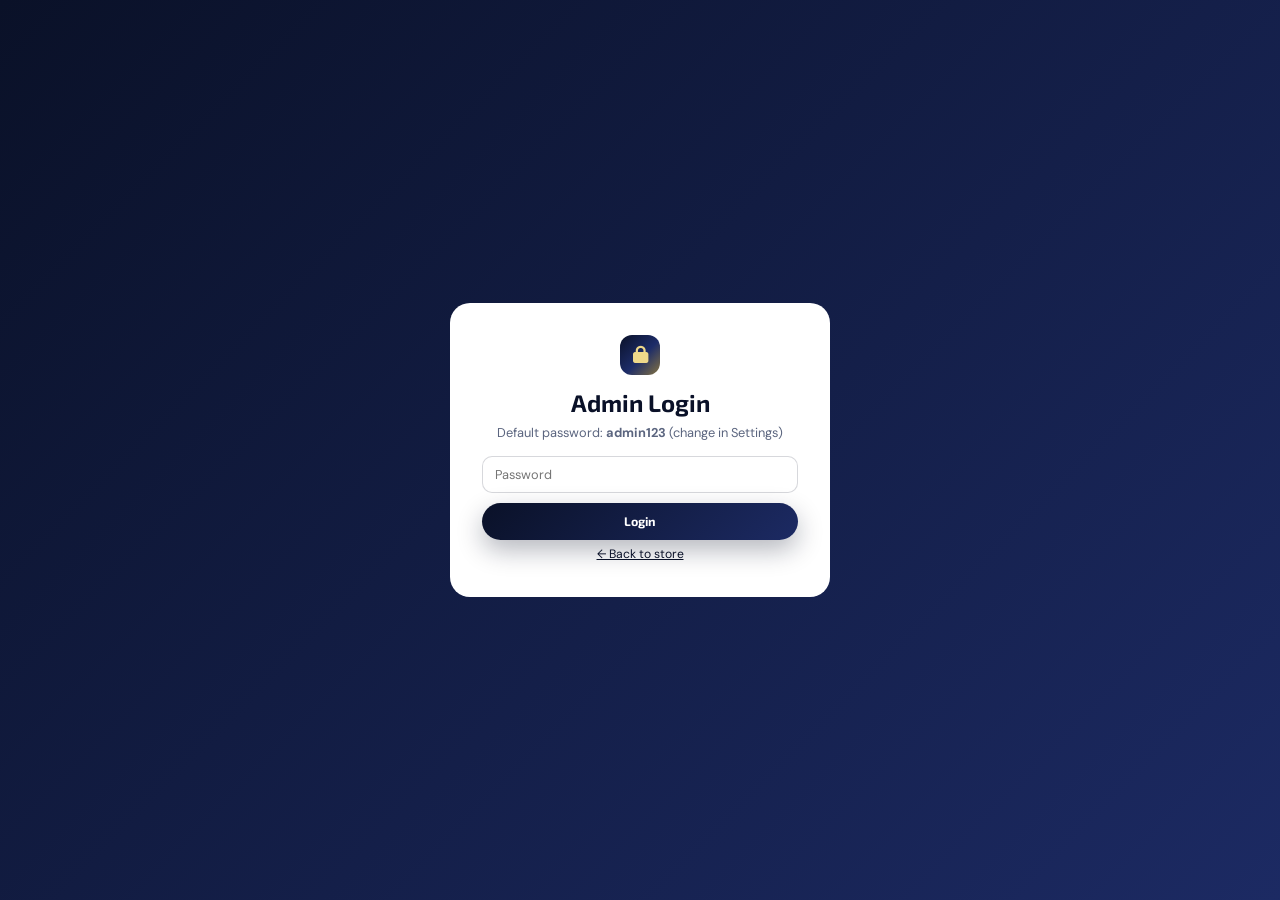
==== admin.html @ 06591313 "Add files via upload" ====
<!DOCTYPE html>
<html lang="en">
<head>
<meta charset="UTF-8"><meta name="viewport" content="width=device-width, initial-scale=1.0">
<title>Store Admin — Bharat Store</title>
<link href="https://fonts.googleapis.com/css2?family=Exo+2:wght@600;700;800&family=DM+Sans:wght@400;500;600;700&display=swap" rel="stylesheet">
<link rel="stylesheet" href="https://cdnjs.cloudflare.com/ajax/libs/font-awesome/6.5.1/css/all.min.css">
<link rel="stylesheet" href="store.css">
</head>
<body>
<div id="lock" style="min-height:100vh;display:flex;align-items:center;justify-content:center;padding:1rem;background:linear-gradient(135deg,#0a1128,#1c2a63)">
<div style="background:#fff;border-radius:20px;padding:2rem;max-width:380px;width:100%;text-align:center"><div class="brand-mark" style="margin:0 auto .6rem"><i class="fas fa-lock"></i></div>
<h2 style="font-family:var(--font-h)">Admin Login</h2><p style="color:var(--muted);font-size:.8rem">Default password: <b>admin123</b> (change in Settings)</p>
<input id="pass" type="password" class="inp" style="width:100%;margin-top:.8rem" placeholder="Password"><button class="btn btn-navy" id="login" style="width:100%;margin-top:.6rem">Login</button>
<p><a href="onlinestore.html" style="font-size:.76rem">← Back to store</a></p></div></div>
<div id="app" class="adm" style="display:none">
<nav class="side"><h2>🏪 <span id="aname">Bharat Store</span></h2><div style="font-size:.68rem;letter-spacing:1px;opacity:.7">ADMIN PANEL</div>
<a data-t="dash" class="on"><i class="fas fa-chart-line"></i> Dashboard</a>
<a data-t="products"><i class="fas fa-box"></i> Products</a>
<a data-t="cats"><i class="fas fa-tags"></i> Categories</a>
<a data-t="orders"><i class="fas fa-receipt"></i> Orders</a>
<a data-t="coupons"><i class="fas fa-ticket-alt"></i> Coupons</a>
<a data-t="settings"><i class="fas fa-cog"></i> Settings</a>
<a data-t="data"><i class="fas fa-database"></i> Backup</a>
<div style="margin-top:1rem;display:flex;gap:.4rem;flex-wrap:wrap"><a href="onlinestore.html" style="font-size:.74rem">🛒 View store</a><a id="logout" style="font-size:.74rem">Logout</a></div></nav>
<main class="main"><div id="view"></div></main>
</div>
<div class="overlay" id="ovl"></div>
<div class="modal" id="modal"><div class="mbox" style="grid-template-columns:1fr"><div style="text-align:right;padding:.6rem .8rem 0"><button class="hbtn" id="mclose">✕</button></div><div id="mbody" class="form" style="padding:0 1.4rem 1.4rem"></div></div></div>
<div class="toast" id="toast"></div>
<script src="store-db.js"></script>
<script src="store-admin.js"></script>
</body>
</html>
---- store.css ----
/* Bharat Store — shared light theme */
*{margin:0;padding:0;box-sizing:border-box}
:root{--paper:#f7f8fc;--card:#fff;--ink:#0a1128;--muted:#5b657f;--line:rgba(10,17,40,.09);--line2:rgba(10,17,40,.16);--gold:#c9a227;--gold2:#eed88a;--blue:#2563eb;--green:#0b5e2f;--green2:#12934c;--red:#dc2626;--r:18px;--shadow:0 18px 50px rgba(10,17,40,.10);--shadow-lg:0 30px 80px rgba(10,17,40,.16);--font-d:'DM Sans',system-ui,sans-serif;--font-h:'Exo 2',system-ui,sans-serif}
html{scroll-behavior:smooth}body{font-family:var(--font-d);background:var(--paper);color:var(--ink);line-height:1.6;-webkit-font-smoothing:antialiased}
img{max-width:100%;display:block}.wrap{max-width:1240px;margin:0 auto;padding:0 1.2rem}
a{color:inherit}.topbar{background:linear-gradient(90deg,#0a1128,#16224f 40%,#0a1128);color:#e9eaf2;font-size:.74rem;text-align:center;padding:.5rem 1rem}.topbar b{color:var(--gold2)}
header.site{position:sticky;top:0;z-index:50;background:rgba(255,255,255,.9);backdrop-filter:blur(18px);border-bottom:1px solid var(--line)}
.nav{display:flex;align-items:center;gap:.8rem;padding:.7rem 0}.brand{display:flex;align-items:center;gap:10px;text-decoration:none;margin-right:auto}.brand-mark{width:40px;height:40px;border-radius:12px;background:linear-gradient(135deg,#0a1128,#1d2c68 55%,#c9a227 130%);display:flex;align-items:center;justify-content:center;color:var(--gold2);font-size:1.1rem}.brand-name{font-family:var(--font-h);font-weight:800;font-size:.9rem;line-height:1.1}.brand-name small{display:block;font-weight:400;font-size:.6rem;letter-spacing:2px;color:#8a6d14}
.search{flex:1;max-width:420px;display:flex;align-items:center;gap:8px;background:#fff;border:1px solid var(--line2);border-radius:99px;padding:8px 14px}.search input{border:none;outline:none;background:transparent;width:100%;font-size:.82rem;font-family:inherit}
.hbtn{position:relative;border:1px solid var(--line2);background:#fff;border-radius:12px;padding:9px 12px;cursor:pointer;font-size:1rem;transition:.2s;text-decoration:none;display:inline-flex;align-items:center;gap:6px}.hbtn:hover{border-color:var(--ink);transform:translateY(-1px)}.hbtn .n{position:absolute;top:-8px;right:-8px;background:#0a1128;color:var(--gold2);font-size:.62rem;font-weight:700;min-width:20px;height:20px;border-radius:99px;display:flex;align-items:center;justify-content:center;padding:0 5px}
.btn{display:inline-flex;align-items:center;justify-content:center;gap:8px;padding:11px 22px;border-radius:99px;font-family:var(--font-h);font-weight:700;font-size:.78rem;text-decoration:none;border:none;cursor:pointer;transition:.25s;white-space:nowrap}.btn-sm{padding:8px 15px;font-size:.7rem}.btn-navy{background:linear-gradient(135deg,#0a1128,#1c2a63);color:#fff;box-shadow:0 10px 26px rgba(10,17,40,.3)}.btn-navy:hover{transform:translateY(-2px)}.btn-gold{background:linear-gradient(135deg,#a8841c,#e9cf6e 55%,#c9a227);color:#231a02}.btn-gold:hover{transform:translateY(-2px)}.btn-green{background:linear-gradient(135deg,#0b5e2f,#12934c);color:#fff}.btn-ghost{background:#fff;border:1px solid var(--line2);color:var(--ink)}.btn-ghost:hover{border-color:var(--ink)}.btn:disabled{opacity:.5;cursor:not-allowed;transform:none}
.hero{background:linear-gradient(135deg,#0a1128 0%,#1c2a63 55%,#3a2c05 100%);color:#fff;border-radius:26px;margin:1.2rem 0;padding:2.6rem 2rem;position:relative;overflow:hidden}.hero::after{content:'';position:absolute;width:520px;height:520px;background:radial-gradient(circle,rgba(201,162,39,.28),transparent 65%);top:-180px;right:-120px}.hero h1{font-family:var(--font-h);font-size:clamp(1.6rem,3.4vw,2.6rem);line-height:1.1;letter-spacing:-.5px;max-width:640px}.hero p{color:#c6cbe2;max-width:560px;margin:.6rem 0 1.2rem;font-size:.9rem}.hero-cta{display:flex;gap:.6rem;flex-wrap:wrap;position:relative;z-index:1}
.slider{position:relative;margin:1.1rem 0 0;border-radius:22px;overflow:hidden;background:transparent}.slides{display:flex;transition:transform .5s ease}.slide{min-width:100%;position:relative}.slide img{width:100%;height:clamp(160px,32vw,360px);object-fit:cover;display:block;border-radius:22px}.sarrow{position:absolute;top:50%;transform:translateY(-50%);width:38px;height:38px;border-radius:50%;border:none;background:rgba(10,17,40,.55);color:#fff;font-size:1rem;cursor:pointer;z-index:2}.sarrow:hover{background:#0a1128}.sarrow.l{left:12px}.sarrow.r{right:12px}.sdots{position:absolute;bottom:12px;left:0;right:0;display:flex;gap:6px;justify-content:center}.sdots i{width:8px;height:8px;border-radius:99px;background:rgba(255,255,255,.55);cursor:pointer;transition:.2s}.sdots i.on{width:26px;background:#fff}
.chips{display:flex;gap:.5rem;flex-wrap:wrap;margin:1rem 0}.chip{display:inline-flex;align-items:center;gap:7px;padding:8px 16px;border-radius:99px;background:#fff;border:1px solid var(--line2);font-size:.76rem;font-weight:700;cursor:pointer;transition:.2s}.chip:hover{border-color:var(--gold)}.chip.on{background:#0a1128;color:var(--gold2);border-color:#0a1128}
.toolbar{display:flex;gap:.6rem;align-items:center;flex-wrap:wrap;margin-bottom:1rem}.toolbar select,.toolbar input{background:#fff;border:1px solid var(--line2);border-radius:10px;padding:9px 12px;font-size:.78rem;font-family:inherit}
.grid{display:grid;grid-template-columns:repeat(4,1fr);gap:1rem;padding-bottom:2rem}.card{background:#fff;border:1px solid var(--line);border-radius:var(--r);overflow:hidden;display:flex;flex-direction:column;transition:.28s;position:relative}.card:hover{transform:translateY(-5px);box-shadow:var(--shadow-lg);border-color:rgba(201,162,39,.5)}.card .im{aspect-ratio:1;overflow:hidden;background:#eef0f7;position:relative;cursor:pointer}.card .im img{width:100%;height:100%;object-fit:cover;transition:.4s}.card:hover .im img{transform:scale(1.06)}.badge{position:absolute;top:10px;left:10px;background:#0a1128;color:var(--gold2);font-size:.6rem;font-weight:800;letter-spacing:1px;padding:5px 10px;border-radius:99px}.badge.sale{background:var(--red);color:#fff}.dtype{position:absolute;top:10px;right:10px;background:rgba(255,255,255,.92);font-size:.6rem;font-weight:800;letter-spacing:.6px;padding:5px 10px;border-radius:99px;border:1px solid var(--line2)}.card .bd{padding:.9rem;display:flex;flex-direction:column;gap:.3rem;flex:1}.card .cat{font-size:.62rem;font-weight:800;letter-spacing:1.2px;text-transform:uppercase;color:var(--blue)}.card h3{font-family:var(--font-h);font-size:.88rem;line-height:1.3;cursor:pointer}.card h3:hover{text-decoration:underline}.stars{color:#d99a06;font-size:.68rem;letter-spacing:1px}.stars span{color:var(--muted);letter-spacing:0}.price{font-family:var(--font-h);font-weight:800;font-size:1rem;color:var(--green)}.price s{color:var(--muted);font-weight:400;font-size:.75rem;margin-left:6px}.card .row{display:flex;gap:.4rem;margin-top:.5rem}.card .row .btn{flex:1}
.drawer{position:fixed;top:0;right:-420px;width:400px;max-width:94vw;height:100vh;background:#fff;z-index:200;transition:right .3s;box-shadow:var(--shadow-lg);display:flex;flex-direction:column}.drawer.open{right:0}.drawer head,.dhead{display:flex;align-items:center;justify-content:space-between;padding:1.1rem 1.2rem;border-bottom:1px solid var(--line)}.ditems{flex:1;overflow:auto;padding:1rem}.ditem{display:flex;gap:.7rem;border:1px solid var(--line);border-radius:14px;padding:.6rem;margin-bottom:.6rem}.ditem img{width:64px;height:64px;border-radius:10px;object-fit:cover}.qty{display:flex;align-items:center;gap:8px;margin-top:6px}.qty button{width:26px;height:26px;border-radius:8px;border:1px solid var(--line2);background:#fff;cursor:pointer;font-weight:800}.dfoot{border-top:1px solid var(--line);padding:1rem 1.2rem}.dfoot .line{display:flex;justify-content:space-between;font-size:.8rem;color:var(--muted);margin-bottom:4px}.dfoot .total{display:flex;justify-content:space-between;font-family:var(--font-h);font-weight:800;font-size:1.05rem;margin:.5rem 0}.overlay{position:fixed;inset:0;background:rgba(10,17,40,.5);z-index:150;opacity:0;visibility:hidden;transition:.3s}.overlay.show{opacity:1;visibility:visible}
.modal{position:fixed;inset:0;z-index:210;display:flex;align-items:center;justify-content:center;padding:1rem;opacity:0;visibility:hidden;transition:.25s}.modal.show{opacity:1;visibility:visible}.mbox{background:#fff;border-radius:22px;max-width:880px;width:100%;max-height:90vh;overflow:auto;display:grid;grid-template-columns:1fr 1fr}.mbox .mi{background:#f1f3fa;min-height:320px}.mbox .mi img{width:100%;height:100%;object-fit:cover;max-height:480px}.mbox .mt{padding:1.6rem}.thumbs{display:flex;gap:.4rem;margin-top:.6rem;flex-wrap:wrap}.thumbs img{width:56px;height:56px;border-radius:10px;object-fit:cover;cursor:pointer;border:2px solid transparent}.thumbs img.on{border-color:var(--gold)}
.zoomable{cursor:zoom-in;position:relative}.zoom-hint{position:absolute;bottom:10px;right:10px;background:rgba(10,17,40,.65);color:#fff;font-size:.66rem;font-weight:700;padding:5px 11px;border-radius:99px;pointer-events:none}
.lightbox{position:fixed;inset:0;z-index:300;background:rgba(5,8,20,.94);display:flex;align-items:center;justify-content:center;opacity:0;visibility:hidden;transition:.25s}.lightbox.show{opacity:1;visibility:visible}.lb-stage{width:100vw;height:100vh;display:flex;align-items:center;justify-content:center;overflow:hidden;touch-action:none}.lb-stage img{max-width:92vw;max-height:84vh;object-fit:contain;user-select:none;-webkit-user-drag:none;cursor:grab;transition:transform .12s ease-out}.lb-stage img.grabbing{cursor:grabbing}.lb-x{position:absolute;top:14px;right:16px;width:42px;height:42px;border-radius:50%;border:1px solid rgba(255,255,255,.35);background:rgba(255,255,255,.1);color:#fff;font-size:1rem;cursor:pointer;z-index:2}.lb-x:hover{background:rgba(255,255,255,.25)}.lb-arrow{position:absolute;top:50%;transform:translateY(-50%);width:46px;height:46px;border-radius:50%;border:1px solid rgba(255,255,255,.3);background:rgba(255,255,255,.1);color:#fff;font-size:1.5rem;cursor:pointer;z-index:2}.lb-arrow:hover{background:rgba(255,255,255,.25)}.lb-arrow.l{left:14px}.lb-arrow.r{right:14px}.lb-bar{position:absolute;bottom:14px;left:0;right:0;display:flex;align-items:center;justify-content:center;gap:12px;color:#fff;font-size:.78rem}.lb-tools{display:flex;gap:6px}.lb-tools button{width:34px;height:34px;border-radius:10px;border:1px solid rgba(255,255,255,.3);background:rgba(255,255,255,.1);color:#fff;font-size:1rem;cursor:pointer}.lb-tools button:hover{background:rgba(255,255,255,.25)}.lb-hint{font-size:.66rem;opacity:.65}
.form label{display:block;font-size:.72rem;font-weight:700;margin:.7rem 0 .3rem;letter-spacing:.3px}.form input,.form select,.form textarea{width:100%;border:1px solid var(--line2);border-radius:10px;padding:10px 12px;font-size:.82rem;font-family:inherit;background:#fff}.form textarea{min-height:90px;resize:vertical}.toast{position:fixed;bottom:20px;left:50%;transform:translateX(-50%) translateY(20px);background:#0a1128;color:#fff;padding:.7rem 1.3rem;border-radius:99px;font-size:.8rem;z-index:400;opacity:0;transition:.3s;pointer-events:none;max-width:90vw;text-align:center}.toast.show{opacity:1;transform:translateX(-50%)}
footer.site{background:#0a1128;color:#aab1cc;margin-top:2rem;padding:2rem 0 1.2rem}.foot-grid{display:grid;grid-template-columns:1.4fr 1fr 1fr;gap:1.5rem;margin-bottom:1.4rem}footer.site h4{color:#fff;font-size:.8rem;letter-spacing:1px;margin-bottom:.6rem}footer.site a{color:#aab1cc;text-decoration:none;font-size:.78rem;display:block;margin-bottom:.35rem}.sec{padding:1rem 0}.empty{text-align:center;padding:3rem 1rem;color:var(--muted)}.pill{display:inline-flex;align-items:center;gap:5px;background:#f1f3fa;border:1px solid var(--line);border-radius:99px;padding:4px 11px;font-size:.66rem;font-weight:600}
/* admin */
.adm{display:grid;grid-template-columns:230px 1fr;min-height:100vh}.side{background:#0a1128;color:#c6cbe2;padding:1.2rem .9rem;position:sticky;top:0;height:100vh}.side h2{color:#fff;font-family:var(--font-h);font-size:.95rem}.side a{display:flex;gap:10px;align-items:center;color:#c6cbe2;text-decoration:none;padding:.65rem .8rem;border-radius:12px;font-size:.82rem;margin-top:4px;cursor:pointer}.side a.on,.side a:hover{background:rgba(255,255,255,.1);color:#fff}.main{padding:1.4rem;max-width:1100px}.stat-grid{display:grid;grid-template-columns:repeat(4,1fr);gap:.8rem;margin:1rem 0}.stat{background:#fff;border:1px solid var(--line);border-radius:16px;padding:1rem}.stat b{font-family:var(--font-h);font-size:1.5rem;display:block}.stat small{color:var(--muted);font-size:.68rem;letter-spacing:1px;text-transform:uppercase;font-weight:700}.tbl{width:100%;border-collapse:collapse;background:#fff;border-radius:14px;overflow:hidden;font-size:.78rem}.tbl th,.tbl td{padding:.6rem .7rem;border-bottom:1px solid var(--line);text-align:left;vertical-align:middle}.tbl th{background:#f4f6fd;font-size:.66rem;letter-spacing:1px;text-transform:uppercase}.tbl img{width:44px;height:44px;border-radius:9px;object-fit:cover}.inp{border:1px solid var(--line2);border-radius:10px;padding:9px 12px;font-size:.8rem;font-family:inherit;background:#fff}.tabs{display:flex;gap:.4rem;flex-wrap:wrap;margin:1rem 0}.tab{padding:8px 16px;border-radius:99px;background:#fff;border:1px solid var(--line2);font-size:.76rem;font-weight:700;cursor:pointer}.tab.on{background:#0a1128;color:var(--gold2);border-color:#0a1128}.pgrid{display:grid;grid-template-columns:repeat(auto-fill,minmax(150px,1fr));gap:.6rem}.pimg{position:relative;border-radius:12px;overflow:hidden;border:2px solid var(--line)}.pimg img{width:100%;height:120px;object-fit:cover}.pimg button{position:absolute;top:6px;right:6px;background:rgba(0,0,0,.65);color:#fff;border:none;border-radius:8px;padding:3px 8px;cursor:pointer;font-size:.7rem}.pimg .star{left:6px;right:auto}
@media(max-width:1000px){.grid{grid-template-columns:repeat(3,1fr)}.mbox{grid-template-columns:1fr}.adm{grid-template-columns:1fr}.side{position:static;height:auto}.stat-grid{grid-template-columns:repeat(2,1fr)}.search{display:none}}
@media(max-width:640px){.grid{grid-template-columns:repeat(2,1fr)}.foot-grid{grid-template-columns:1fr}.hero{padding:1.8rem 1.2rem}.drawer{width:100vw}}
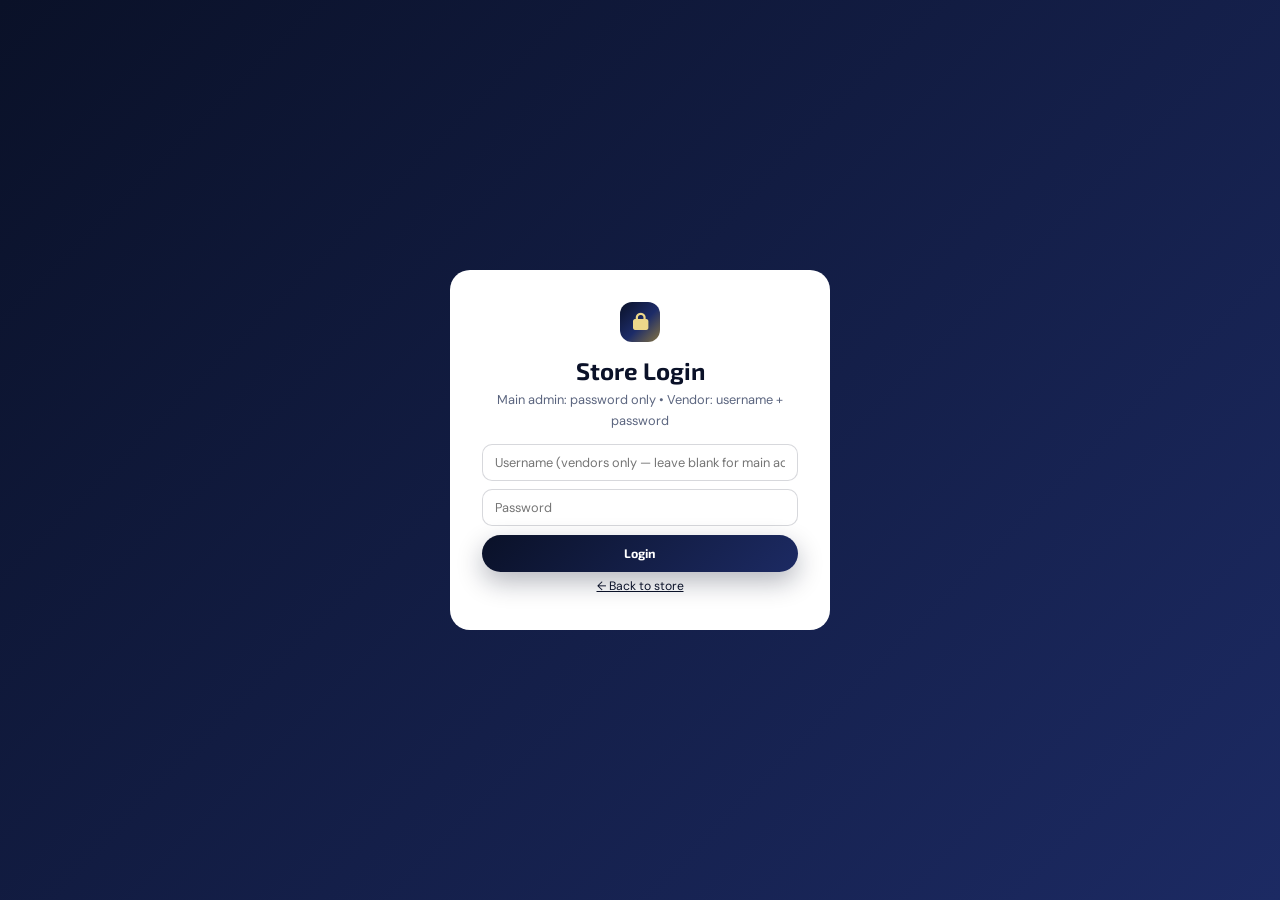
==== commit bdc6070c: "Add files via upload" ====
--- a/admin.html
+++ b/admin.html
@@ -10,19 +10,21 @@
 <body>
 <div id="lock" style="min-height:100vh;display:flex;align-items:center;justify-content:center;padding:1rem;background:linear-gradient(135deg,#0a1128,#1c2a63)">
 <div style="background:#fff;border-radius:20px;padding:2rem;max-width:380px;width:100%;text-align:center"><div class="brand-mark" style="margin:0 auto .6rem"><i class="fas fa-lock"></i></div>
-<h2 style="font-family:var(--font-h)">Admin Login</h2><p style="color:var(--muted);font-size:.8rem">Default password: <b>admin123</b> (change in Settings)</p>
-<input id="pass" type="password" class="inp" style="width:100%;margin-top:.8rem" placeholder="Password"><button class="btn btn-navy" id="login" style="width:100%;margin-top:.6rem">Login</button>
-<p><a href="onlinestore.html" style="font-size:.76rem">← Back to store</a></p></div></div>
+<h2 style="font-family:var(--font-h)">Store Login</h2><p style="color:var(--muted);font-size:.8rem">Main admin: password only • Vendor: username + password</p>
+<input id="user" class="inp" style="width:100%;margin-top:.8rem" placeholder="Username (vendors only — leave blank for main admin)" autocomplete="username">
+<input id="pass" type="password" class="inp" style="width:100%;margin-top:.5rem" placeholder="Password" autocomplete="current-password"><button class="btn btn-navy" id="login" style="width:100%;margin-top:.6rem">Login</button>
+<p><a href="index.html" style="font-size:.76rem">← Back to store</a></p></div></div>
 <div id="app" class="adm" style="display:none">
-<nav class="side"><h2>🏪 <span id="aname">Bharat Store</span></h2><div style="font-size:.68rem;letter-spacing:1px;opacity:.7">ADMIN PANEL</div>
+<nav class="side"><h2>🏪 <span id="aname">Bharat Store</span></h2><div style="font-size:.68rem;letter-spacing:1px;opacity:.7" id="roleTag">ADMIN PANEL</div>
 <a data-t="dash" class="on"><i class="fas fa-chart-line"></i> Dashboard</a>
 <a data-t="products"><i class="fas fa-box"></i> Products</a>
 <a data-t="cats"><i class="fas fa-tags"></i> Categories</a>
 <a data-t="orders"><i class="fas fa-receipt"></i> Orders</a>
-<a data-t="coupons"><i class="fas fa-ticket-alt"></i> Coupons</a>
-<a data-t="settings"><i class="fas fa-cog"></i> Settings</a>
-<a data-t="data"><i class="fas fa-database"></i> Backup</a>
-<div style="margin-top:1rem;display:flex;gap:.4rem;flex-wrap:wrap"><a href="onlinestore.html" style="font-size:.74rem">🛒 View store</a><a id="logout" style="font-size:.74rem">Logout</a></div></nav>
+<a data-t="vendors" id="navVendors"><i class="fas fa-store"></i> Vendors</a>
+<a data-t="coupons" id="navCoupons"><i class="fas fa-ticket-alt"></i> Coupons</a>
+<a data-t="settings" id="navSettings"><i class="fas fa-cog"></i> Settings</a>
+<a data-t="data" id="navData"><i class="fas fa-database"></i> Backup</a>
+<div style="margin-top:1rem;display:flex;gap:.4rem;flex-wrap:wrap"><a href="index.html" style="font-size:.74rem">🛒 View store</a><a id="logout" style="font-size:.74rem">Logout</a></div></nav>
 <main class="main"><div id="view"></div></main>
 </div>
 <div class="overlay" id="ovl"></div>
